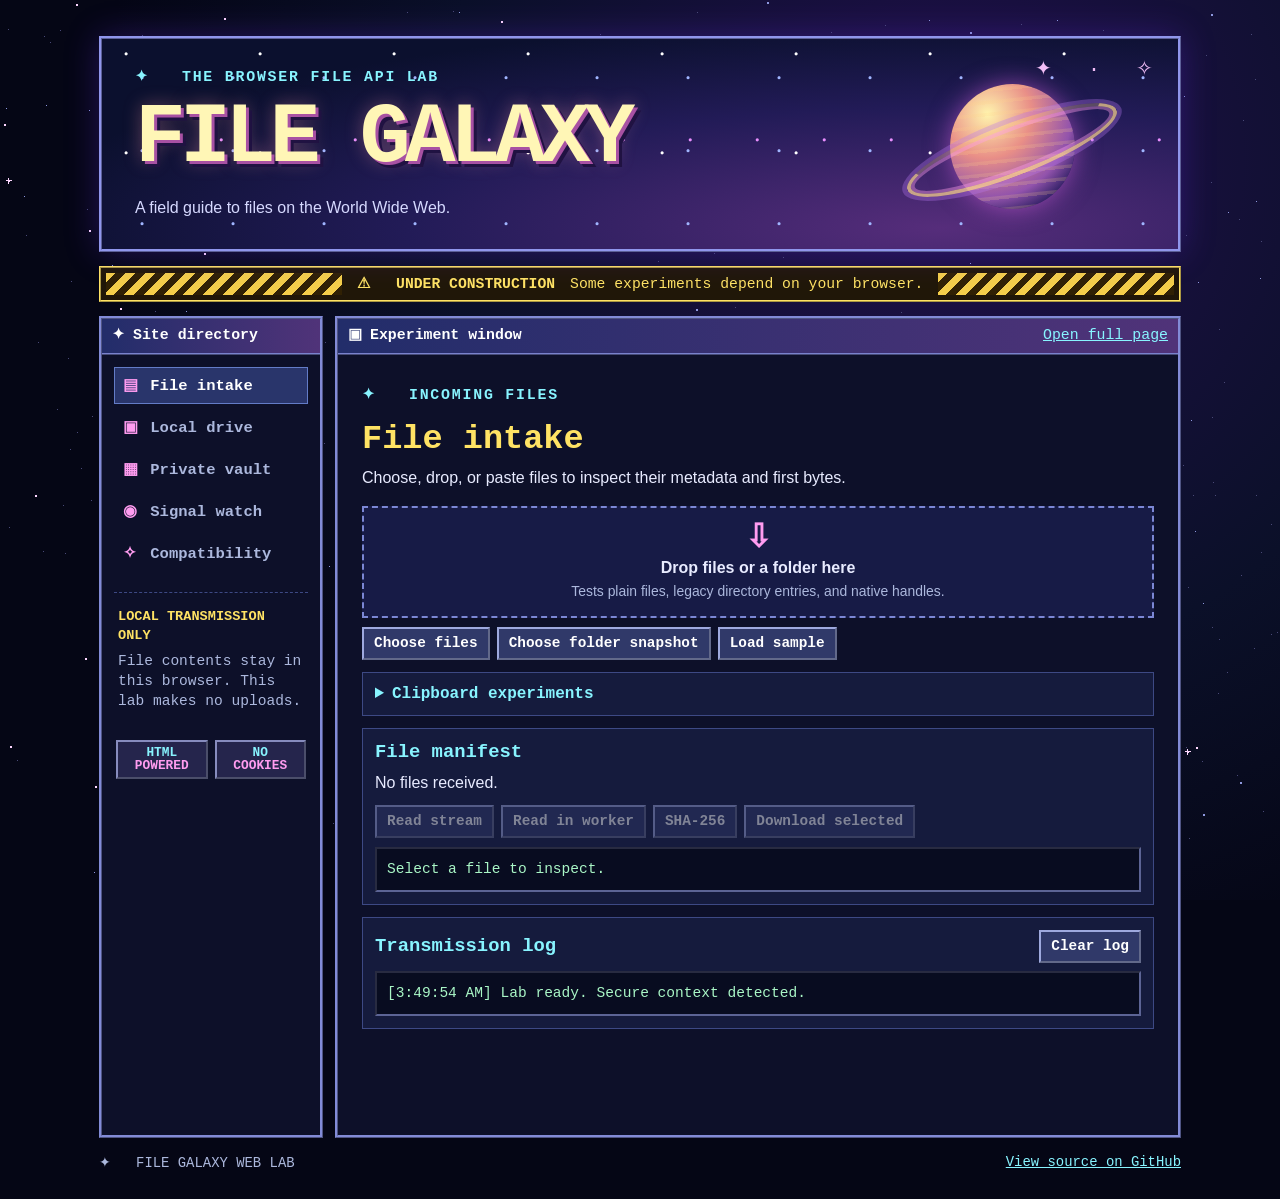
==== web/file/index.html @ 92e1ed9d "Add File Galaxy browser file API playground" ====
<!doctype html>
<html lang="en">
<head>
  <meta charset="utf-8">
  <meta name="viewport" content="width=device-width, initial-scale=1">
  <meta name="description" content="A retro browser file API playground. Try file inputs, native pickers, drag and drop, clipboard, browser storage, and file watching.">
  <title>File Galaxy · Browser File API Lab</title>
  <link rel="stylesheet" href="style.css">
  <script src="shell.js" defer></script>
</head>
<body class="shell">
  <canvas id="stars" aria-hidden="true"></canvas>
  <div class="site">
    <header class="mast">
      <div class="mast-copy">
        <p class="kicker">✦ &nbsp; THE BROWSER FILE API LAB</p>
        <h1>FILE GALAXY</h1>
        <p class="subtitle">A field guide to files on the World Wide Web.</p>
      </div>
      <div class="orbit" aria-hidden="true"><span></span></div>
      <div class="mast-stars" aria-hidden="true">✦ &nbsp; · &nbsp; ✧</div>
    </header>
    <div class="construction">
      <span class="hazard" aria-hidden="true"></span>
      <strong>⚠ &nbsp; UNDER CONSTRUCTION</strong>
      <span>Some experiments depend on your browser.</span>
      <span class="hazard" aria-hidden="true"></span>
    </div>
    <div class="frame-grid">
      <aside class="frame sidebar">
        <div class="bar"><span aria-hidden="true">✦</span> Site directory</div>
        <nav aria-label="Experiments">
          <a href="lab.html#intake" target="experiments" aria-current="page"><span aria-hidden="true">▤</span> File intake</a>
          <a href="lab.html#disk" target="experiments"><span aria-hidden="true">▣</span> Local drive</a>
          <a href="lab.html#vault" target="experiments"><span aria-hidden="true">▦</span> Private vault</a>
          <a href="lab.html#watch" target="experiments"><span aria-hidden="true">◉</span> Signal watch</a>
          <a href="lab.html#support" target="experiments"><span aria-hidden="true">✧</span> Compatibility</a>
        </nav>
        <div class="sidebar-note">
          <b>LOCAL TRANSMISSION ONLY</b>
          <p>File contents stay in this browser. This lab makes no uploads.</p>
        </div>
        <div class="badges"><span>HTML<br><b>POWERED</b></span><span>NO<br><b>COOKIES</b></span></div>
      </aside>
      <main class="frame main-frame">
        <div class="bar"><span aria-hidden="true">▣</span> Experiment window <a href="lab.html#intake" id="standalone">Open full page</a></div>
        <iframe name="experiments" id="experiments" src="lab.html#intake" title="File API experiments" allow="clipboard-read; clipboard-write"></iframe>
      </main>
    </div>
    <footer><span>✦ &nbsp; FILE GALAXY WEB LAB</span><a href="https://github.com/k-ode/builds/tree/main/web/file">View source on GitHub</a></footer>
  </div>
</body>
</html>
---- web/file/style.css ----
:root {
  color-scheme: dark;
  --ink: #e8ebff;
  --quiet: #acb8dd;
  --cyan: #88f4ff;
  --yellow: #ffe364;
  --pink: #ff9cf0;
  --night: #0d1029;
  --panel: #151b3d;
  --line: #3d4984;
  --mono: "Courier New", monospace;
  font: 16px/1.55 Verdana, Geneva, sans-serif;
}
* { box-sizing: border-box; }
body { margin: 0; color: var(--ink); background: #050615; }
a { color: var(--cyan); }
a:hover { color: #fff; }
:focus-visible { outline: 2px solid var(--yellow); outline-offset: 3px; }
[hidden] { display: none !important; }
.shell { min-height: 100vh; }
#stars { position: fixed; inset: 0; width: 100%; height: 100%; pointer-events: none; }
.site { position: relative; max-width: 1130px; margin: 36px auto 0; padding: 0 24px; }
.mast {
  position: relative;
  min-height: 216px;
  display: flex;
  align-items: center;
  overflow: hidden;
  isolation: isolate;
  border: 3px ridge #9096ec;
  background: radial-gradient(ellipse at 78% 90%, #562d7b 0%, #221b57 45%, #0b102e 78%);
  box-shadow: 0 0 32px #5f2cd654;
}
.mast::after {
  content: "";
  position: absolute;
  inset: 0;
  z-index: -2;
  background-size: 134px 99px, 91px 73px, 67px 123px;
  background-image: radial-gradient(circle at 18% 15%, #fff 1px, transparent 2px),
    radial-gradient(circle at 44% 53%, #a0b5ff 1px, transparent 2px),
    radial-gradient(circle at 78% 82%, #ea8fff 1px, transparent 2px);
}
.mast-copy { padding: 27px 33px; z-index: 1; }
.kicker { color: var(--cyan); font: bold .93rem/1.4 var(--mono); letter-spacing: .12em; margin: 0 0 8px; }
.mast h1 {
  color: #fff6b6;
  margin: 0;
  font: bold clamp(2.25rem, 7vw, 5.3rem)/1 "Courier New", monospace;
  letter-spacing: -.07em;
  text-shadow: 3px 3px #a851a3, 6px 6px #201242, 0 0 18px #f596a35e;
}
.subtitle { margin-bottom: 0; color: #d6d9ff; }
.orbit {
  position: absolute;
  right: 5%;
  top: 24px;
  z-index: -1;
  width: 224px;
  height: 165px;
}
.orbit span {
  display: block;
  position: absolute;
  left: 50px;
  top: 21px;
  width: 125px;
  aspect-ratio: 1;
  border-radius: 50%;
  background: repeating-linear-gradient(174deg, transparent 0 8px, #ffd18a30 9px 12px),
    radial-gradient(circle at 30% 24%, #fff4ad, #e98f87 34%, #9253ac 65%, #2c1e62 82%);
  box-shadow: 0 0 24px #ea69f083;
}
.orbit::after {
  content: "";
  position: absolute;
  inset: 61px 0 52px;
  border: 4px solid #fbd490b8;
  border-top-color: #fbd49045;
  border-radius: 50%;
  transform: rotate(-21deg);
  box-shadow: 0 0 0 5px #b777ef54, inset 0 0 0 4px #ff9dea66;
}
.mast-stars { position: absolute; top: 17px; right: 25px; color: #f2bdf7; font: 1.25rem var(--mono); }
.construction {
  display: flex;
  align-items: stretch;
  justify-content: center;
  flex-wrap: wrap;
  gap: 8px 15px;
  margin: 14px 0;
  border: 2px ridge #ffe364;
  padding: 5px;
  color: var(--yellow);
  background: #201708;
  font: .92rem/1.5 var(--mono);
}
.hazard { flex: 1 1 20px; min-height: 16px; background: repeating-linear-gradient(135deg, #f4ce4a 0 7px, #302104 7px 14px); }
.frame-grid { display: grid; grid-template-columns: 224px minmax(0, 1fr); align-items: stretch; gap: 12px; }
.frame { border: 3px ridge #828bd7; background: var(--night); }
.bar {
  background: linear-gradient(90deg, #222d6a, #503379);
  color: white;
  padding: 6px 10px;
  border-bottom: 2px ridge #7982cd;
  font: bold .93rem/1.45 var(--mono);
  display: flex;
  align-items: center;
  gap: 8px;
}
.bar a { margin-left: auto; font-weight: normal; }
nav { display: grid; gap: 5px; padding: 12px; }
nav a { padding: 8px; color: var(--quiet); border: 1px solid transparent; font: bold .97rem var(--mono); text-decoration: none; }
nav a span { display: inline-block; width: 18px; color: var(--pink); }
nav a:hover, nav a[aria-current] { border: 1px solid #637cc7; color: white; background: #29356b; }
.sidebar-note { border-top: 1px dashed var(--line); margin: 8px 12px; padding: 14px 4px; font: .91rem/1.4 var(--mono); color: var(--quiet); }
.sidebar-note b { display: block; color: var(--yellow); font-size: .85rem; }
.sidebar-note p { margin: 6px 0; }
.badges { display: flex; gap: 7px; margin: 8px 14px 18px; }
.badges span { flex: 1; text-align: center; border: 2px outset #878cbe; padding: 4px; background: #25254c; color: var(--cyan); font: bold .8rem/1.05 var(--mono); }
.badges b { color: var(--pink); }
iframe { display: block; width: 100%; height: 780px; border: 0; background: var(--night); }
footer { display: flex; flex-wrap: wrap; justify-content: space-between; gap: 8px; padding: 16px 0 28px; color: var(--quiet); font: .87rem var(--mono); }
.lab { background: var(--night); }
.lab main { max-width: 900px; padding: 22px 24px; margin: 0 auto; }
.lab h1 { color: var(--yellow); font: bold clamp(1.8rem, 4vw, 2.5rem)/1.12 var(--mono); margin: 0; }
.lab h2 { color: var(--cyan); font: bold 1.18rem var(--mono); margin: 0 0 8px; }
.lab p { margin: 8px 0 15px; }
.box { background: var(--panel); border: 1px solid var(--line); padding: 12px; margin: 12px 0; }
.drop { display: grid; place-items: center; border: 2px dashed #7b87d4; padding: 13px 10px; text-align: center; background: #171b46; }
.drop[data-active] { background: #303972; border-color: var(--cyan); }
.drop-icon { color: var(--pink); font: bold 2rem/1.1 var(--mono); }
.drop small, .hint { color: var(--quiet); font-size: .87rem; }
.controls { display: flex; flex-wrap: wrap; gap: 7px; margin: 9px 0; align-items: center; }
button, .button {
  position: relative;
  display: inline-flex;
  align-items: center;
  justify-content: center;
  min-height: 33px;
  padding: 5px 10px;
  border: 2px outset #9ea9de;
  background: #303969;
  color: white;
  font: bold .9rem var(--mono);
  text-align: center;
  cursor: pointer;
}
button:hover:not(:disabled), .button:hover { background: #454e86; }
button:active:not(:disabled), .button:active { border-style: inset; }
button:disabled { opacity: .46; cursor: default; }
.picker input { position: absolute; inset: 0; opacity: 0; width: 100%; cursor: pointer; }
.picker:focus-within { outline: 2px solid var(--yellow); outline-offset: 3px; }
summary { cursor: pointer; color: var(--cyan); font: bold 1rem var(--mono); }
details label { margin-top: 10px; }
label:not(.button) { display: block; color: var(--quiet); font-size: .9rem; }
textarea, select { width: 100%; color: var(--ink); background: #080d26; border: 1px inset #606aa6; padding: 7px; font: .93rem var(--mono); }
textarea { min-height: 44px; resize: vertical; }
.readout { color: var(--cyan); overflow-wrap: anywhere; }
.terminal { color: #a9f6c6; background: #080c20; border: 2px inset #5c6495; margin: 8px 0 0; padding: 10px; font: .91rem/1.45 var(--mono); white-space: pre-wrap; overflow-wrap: anywhere; max-height: 230px; overflow: auto; }
.log-head { display: flex; flex-wrap: wrap; align-items: center; justify-content: space-between; gap: 8px; }
.log-head h2 { margin: 0; }
table { width: 100%; border-collapse: collapse; background: var(--panel); font-size: .92rem; }
th, td { text-align: left; padding: 6px 8px; border: 1px solid var(--line); }
td[data-supported="true"] { color: #a9f6c6; }
td[data-supported="false"] { color: var(--pink); }
@media (max-width: 700px) {
  .site { margin-top: 16px; padding: 0 12px; }
  .frame-grid { grid-template-columns: minmax(0, 1fr); }
  .mast { min-height: 170px; }
  .mast-copy, .lab main { padding: 16px; }
  .orbit { opacity: .62; right: -35px; top: 0; }
  .construction .hazard { display: none; }
  nav { display: flex; flex-wrap: wrap; gap: 4px; padding: 7px; }
  .sidebar-note { padding: 6px 0; margin: 4px 12px; }
  .sidebar-note b, .badges { display: none; }
}
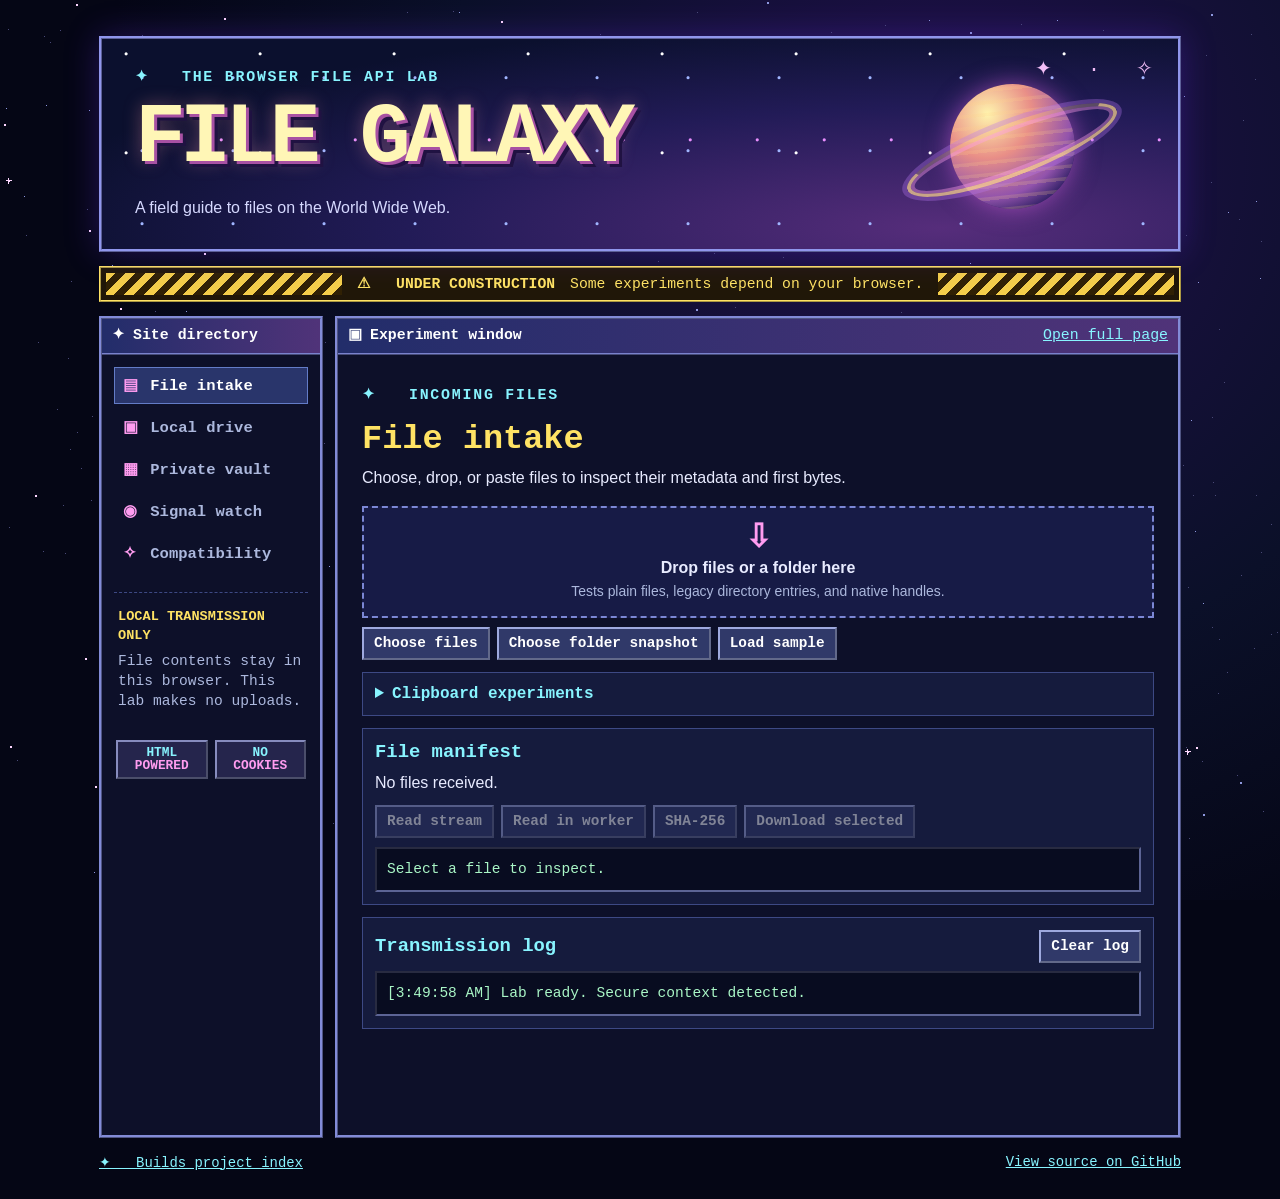
==== commit 2cd0c5d5: "Publish a retro project directory under builds" ====
--- a/web/file/index.html
+++ b/web/file/index.html
@@ -6,6 +6,7 @@
   <meta name="description" content="A retro browser file API playground. Try file inputs, native pickers, drag and drop, clipboard, browser storage, and file watching.">
   <title>File Galaxy · Browser File API Lab</title>
   <link rel="stylesheet" href="style.css">
+  <script src="../../stars.js" defer></script>
   <script src="shell.js" defer></script>
 </head>
 <body class="shell">
@@ -47,7 +48,7 @@
         <iframe name="experiments" id="experiments" src="lab.html#intake" title="File API experiments" allow="clipboard-read; clipboard-write"></iframe>
       </main>
     </div>
-    <footer><span>✦ &nbsp; FILE GALAXY WEB LAB</span><a href="https://github.com/k-ode/builds/tree/main/web/file">View source on GitHub</a></footer>
+    <footer><a href="../../">✦ &nbsp; Builds project index</a><a href="https://github.com/k-ode/builds/tree/main/web/file">View source on GitHub</a></footer>
   </div>
 </body>
 </html>
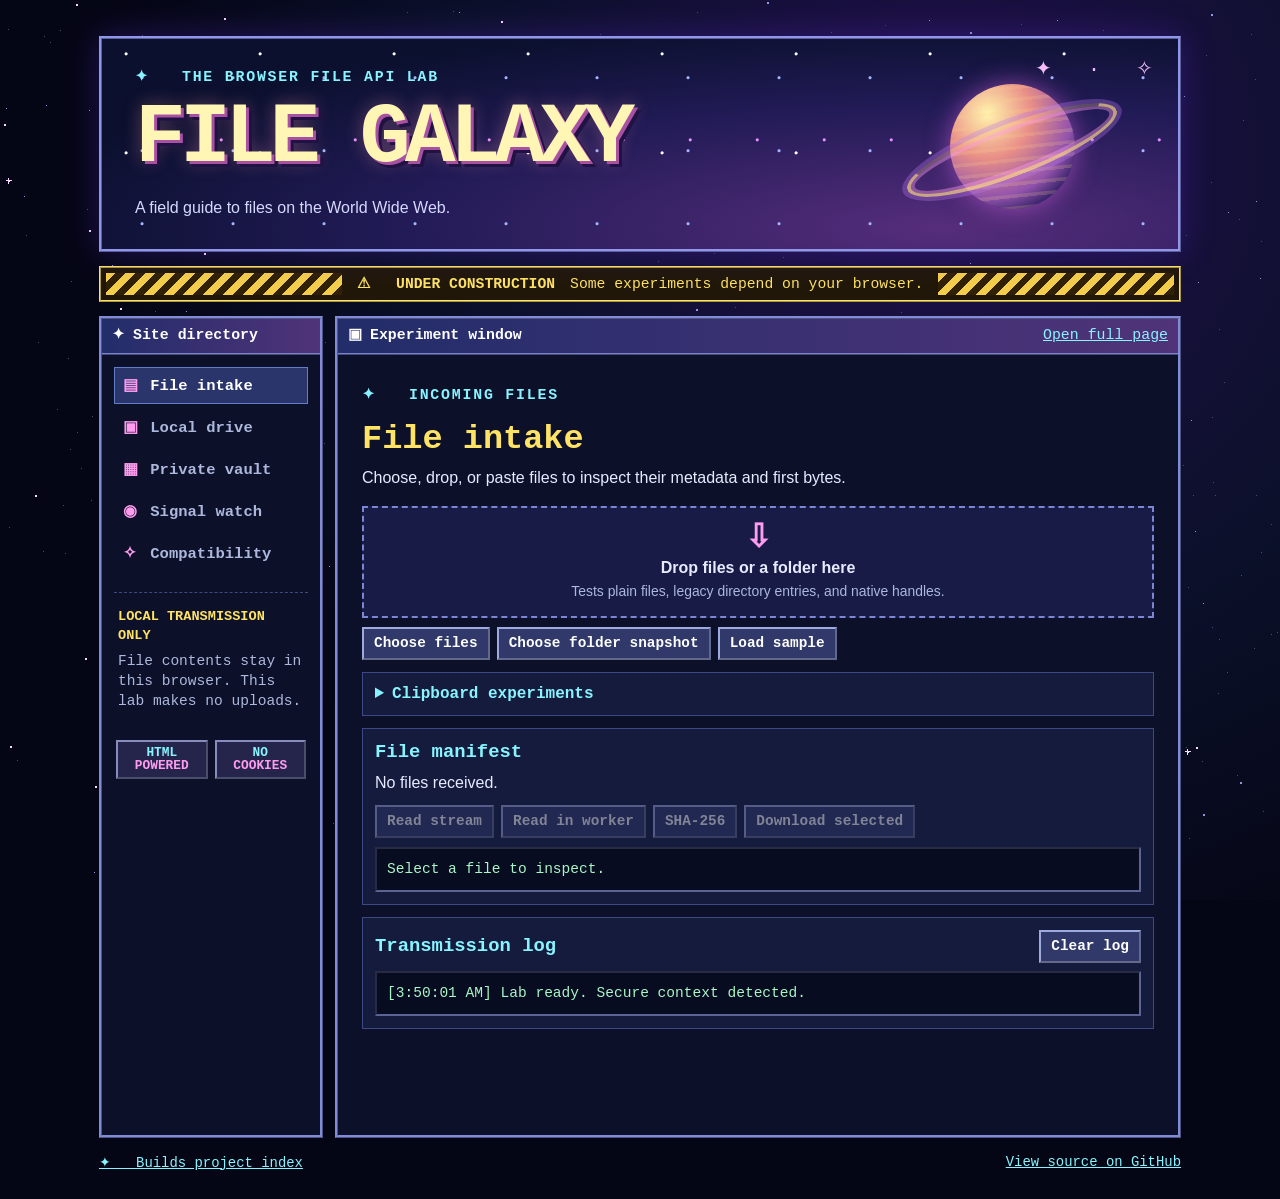
==== commit 0cd2d13b: "Generate the Builds project index on deploy" ====
--- a/web/file/index.html
+++ b/web/file/index.html
@@ -4,8 +4,9 @@
   <meta charset="utf-8">
   <meta name="viewport" content="width=device-width, initial-scale=1">
   <meta name="description" content="A retro browser file API playground. Try file inputs, native pickers, drag and drop, clipboard, browser storage, and file watching.">
+  <meta name="builds-title" content="File Galaxy">
   <title>File Galaxy · Browser File API Lab</title>
-  <link rel="stylesheet" href="style.css">
+  <link rel="stylesheet" href="../../site.css">
   <script src="../../stars.js" defer></script>
   <script src="shell.js" defer></script>
 </head>
--- a/site.css
+++ b/site.css
@@ -0,0 +1,177 @@
+:root {
+  color-scheme: dark;
+  --ink: #e8ebff;
+  --quiet: #acb8dd;
+  --cyan: #88f4ff;
+  --yellow: #ffe364;
+  --pink: #ff9cf0;
+  --night: #0d1029;
+  --panel: #151b3d;
+  --line: #3d4984;
+  --mono: "Courier New", monospace;
+  font: 16px/1.55 Verdana, Geneva, sans-serif;
+}
+* { box-sizing: border-box; }
+body { margin: 0; color: var(--ink); background: #050615; }
+a { color: var(--cyan); }
+a:hover { color: #fff; }
+:focus-visible { outline: 2px solid var(--yellow); outline-offset: 3px; }
+[hidden] { display: none !important; }
+.shell { min-height: 100vh; }
+#stars { position: fixed; inset: 0; width: 100%; height: 100%; pointer-events: none; }
+.site { position: relative; max-width: 1130px; margin: 36px auto 0; padding: 0 24px; }
+.mast {
+  position: relative;
+  min-height: 216px;
+  display: flex;
+  align-items: center;
+  overflow: hidden;
+  isolation: isolate;
+  border: 3px ridge #9096ec;
+  background: radial-gradient(ellipse at 78% 90%, #562d7b 0%, #221b57 45%, #0b102e 78%);
+  box-shadow: 0 0 32px #5f2cd654;
+}
+.mast::after {
+  content: "";
+  position: absolute;
+  inset: 0;
+  z-index: -2;
+  background-size: 134px 99px, 91px 73px, 67px 123px;
+  background-image: radial-gradient(circle at 18% 15%, #fff 1px, transparent 2px),
+    radial-gradient(circle at 44% 53%, #a0b5ff 1px, transparent 2px),
+    radial-gradient(circle at 78% 82%, #ea8fff 1px, transparent 2px);
+}
+.mast-copy { padding: 27px 33px; z-index: 1; }
+.kicker { color: var(--cyan); font: bold .93rem/1.4 var(--mono); letter-spacing: .12em; margin: 0 0 8px; }
+.mast h1 {
+  color: #fff6b6;
+  margin: 0;
+  font: bold clamp(2.25rem, 7vw, 5.3rem)/1 "Courier New", monospace;
+  letter-spacing: -.07em;
+  text-shadow: 3px 3px #a851a3, 6px 6px #201242, 0 0 18px #f596a35e;
+}
+.subtitle { margin-bottom: 0; color: #d6d9ff; }
+.orbit {
+  position: absolute;
+  right: 5%;
+  top: 24px;
+  z-index: -1;
+  width: 224px;
+  height: 165px;
+}
+.orbit span {
+  display: block;
+  position: absolute;
+  left: 50px;
+  top: 21px;
+  width: 125px;
+  aspect-ratio: 1;
+  border-radius: 50%;
+  background: repeating-linear-gradient(174deg, transparent 0 8px, #ffd18a30 9px 12px),
+    radial-gradient(circle at 30% 24%, #fff4ad, #e98f87 34%, #9253ac 65%, #2c1e62 82%);
+  box-shadow: 0 0 24px #ea69f083;
+}
+.orbit::after {
+  content: "";
+  position: absolute;
+  inset: 61px 0 52px;
+  border: 4px solid #fbd490b8;
+  border-top-color: #fbd49045;
+  border-radius: 50%;
+  transform: rotate(-21deg);
+  box-shadow: 0 0 0 5px #b777ef54, inset 0 0 0 4px #ff9dea66;
+}
+.mast-stars { position: absolute; top: 17px; right: 25px; color: #f2bdf7; font: 1.25rem var(--mono); }
+.construction {
+  display: flex;
+  align-items: stretch;
+  justify-content: center;
+  flex-wrap: wrap;
+  gap: 8px 15px;
+  margin: 14px 0;
+  border: 2px ridge #ffe364;
+  padding: 5px;
+  color: var(--yellow);
+  background: #201708;
+  font: .92rem/1.5 var(--mono);
+}
+.hazard { flex: 1 1 20px; min-height: 16px; background: repeating-linear-gradient(135deg, #f4ce4a 0 7px, #302104 7px 14px); }
+.frame-grid { display: grid; grid-template-columns: 224px minmax(0, 1fr); align-items: stretch; gap: 12px; }
+.frame { border: 3px ridge #828bd7; background: var(--night); }
+.bar {
+  background: linear-gradient(90deg, #222d6a, #503379);
+  color: white;
+  padding: 6px 10px;
+  border-bottom: 2px ridge #7982cd;
+  font: bold .93rem/1.45 var(--mono);
+  display: flex;
+  align-items: center;
+  gap: 8px;
+}
+.bar a { margin-left: auto; font-weight: normal; }
+nav { display: grid; gap: 5px; padding: 12px; }
+nav a { padding: 8px; color: var(--quiet); border: 1px solid transparent; font: bold .97rem var(--mono); text-decoration: none; }
+nav a span { display: inline-block; width: 18px; color: var(--pink); }
+nav a:hover, nav a[aria-current] { border: 1px solid #637cc7; color: white; background: #29356b; }
+.sidebar-note { border-top: 1px dashed var(--line); margin: 8px 12px; padding: 14px 4px; font: .91rem/1.4 var(--mono); color: var(--quiet); }
+.sidebar-note b { display: block; color: var(--yellow); font-size: .85rem; }
+.sidebar-note p { margin: 6px 0; }
+.badges { display: flex; gap: 7px; margin: 8px 14px 18px; }
+.badges span { flex: 1; text-align: center; border: 2px outset #878cbe; padding: 4px; background: #25254c; color: var(--cyan); font: bold .8rem/1.05 var(--mono); }
+.badges b { color: var(--pink); }
+iframe { display: block; width: 100%; height: 780px; border: 0; background: var(--night); }
+footer { display: flex; flex-wrap: wrap; justify-content: space-between; gap: 8px; padding: 16px 0 28px; color: var(--quiet); font: .87rem var(--mono); }
+.lab { background: var(--night); }
+.lab main { max-width: 900px; padding: 22px 24px; margin: 0 auto; }
+.lab h1 { color: var(--yellow); font: bold clamp(1.8rem, 4vw, 2.5rem)/1.12 var(--mono); margin: 0; }
+.lab h2 { color: var(--cyan); font: bold 1.18rem var(--mono); margin: 0 0 8px; }
+.lab p { margin: 8px 0 15px; }
+.box { background: var(--panel); border: 1px solid var(--line); padding: 12px; margin: 12px 0; }
+.drop { display: grid; place-items: center; border: 2px dashed #7b87d4; padding: 13px 10px; text-align: center; background: #171b46; }
+.drop[data-active] { background: #303972; border-color: var(--cyan); }
+.drop-icon { color: var(--pink); font: bold 2rem/1.1 var(--mono); }
+.drop small, .hint { color: var(--quiet); font-size: .87rem; }
+.controls { display: flex; flex-wrap: wrap; gap: 7px; margin: 9px 0; align-items: center; }
+button, .button {
+  position: relative;
+  display: inline-flex;
+  align-items: center;
+  justify-content: center;
+  min-height: 33px;
+  padding: 5px 10px;
+  border: 2px outset #9ea9de;
+  background: #303969;
+  color: white;
+  font: bold .9rem var(--mono);
+  text-align: center;
+  cursor: pointer;
+}
+button:hover:not(:disabled), .button:hover { background: #454e86; }
+button:active:not(:disabled), .button:active { border-style: inset; }
+button:disabled { opacity: .46; cursor: default; }
+.picker input { position: absolute; inset: 0; opacity: 0; width: 100%; cursor: pointer; }
+.picker:focus-within { outline: 2px solid var(--yellow); outline-offset: 3px; }
+summary { cursor: pointer; color: var(--cyan); font: bold 1rem var(--mono); }
+details label { margin-top: 10px; }
+label:not(.button) { display: block; color: var(--quiet); font-size: .9rem; }
+textarea, select { width: 100%; color: var(--ink); background: #080d26; border: 1px inset #606aa6; padding: 7px; font: .93rem var(--mono); }
+textarea { min-height: 44px; resize: vertical; }
+.readout { color: var(--cyan); overflow-wrap: anywhere; }
+.terminal { color: #a9f6c6; background: #080c20; border: 2px inset #5c6495; margin: 8px 0 0; padding: 10px; font: .91rem/1.45 var(--mono); white-space: pre-wrap; overflow-wrap: anywhere; max-height: 230px; overflow: auto; }
+.log-head { display: flex; flex-wrap: wrap; align-items: center; justify-content: space-between; gap: 8px; }
+.log-head h2 { margin: 0; }
+table { width: 100%; border-collapse: collapse; background: var(--panel); font-size: .92rem; }
+th, td { text-align: left; padding: 6px 8px; border: 1px solid var(--line); }
+td[data-supported="true"] { color: #a9f6c6; }
+td[data-supported="false"] { color: var(--pink); }
+@media (max-width: 700px) {
+  .site { margin-top: 16px; padding: 0 12px; }
+  .frame-grid { grid-template-columns: minmax(0, 1fr); }
+  .mast { min-height: 170px; }
+  .mast-copy, .lab main { padding: 16px; }
+  .orbit { opacity: .62; right: -35px; top: 0; }
+  .construction .hazard { display: none; }
+  nav { display: flex; flex-wrap: wrap; gap: 4px; padding: 7px; }
+  .sidebar-note { padding: 6px 0; margin: 4px 12px; }
+  .sidebar-note b, .badges { display: none; }
+}
